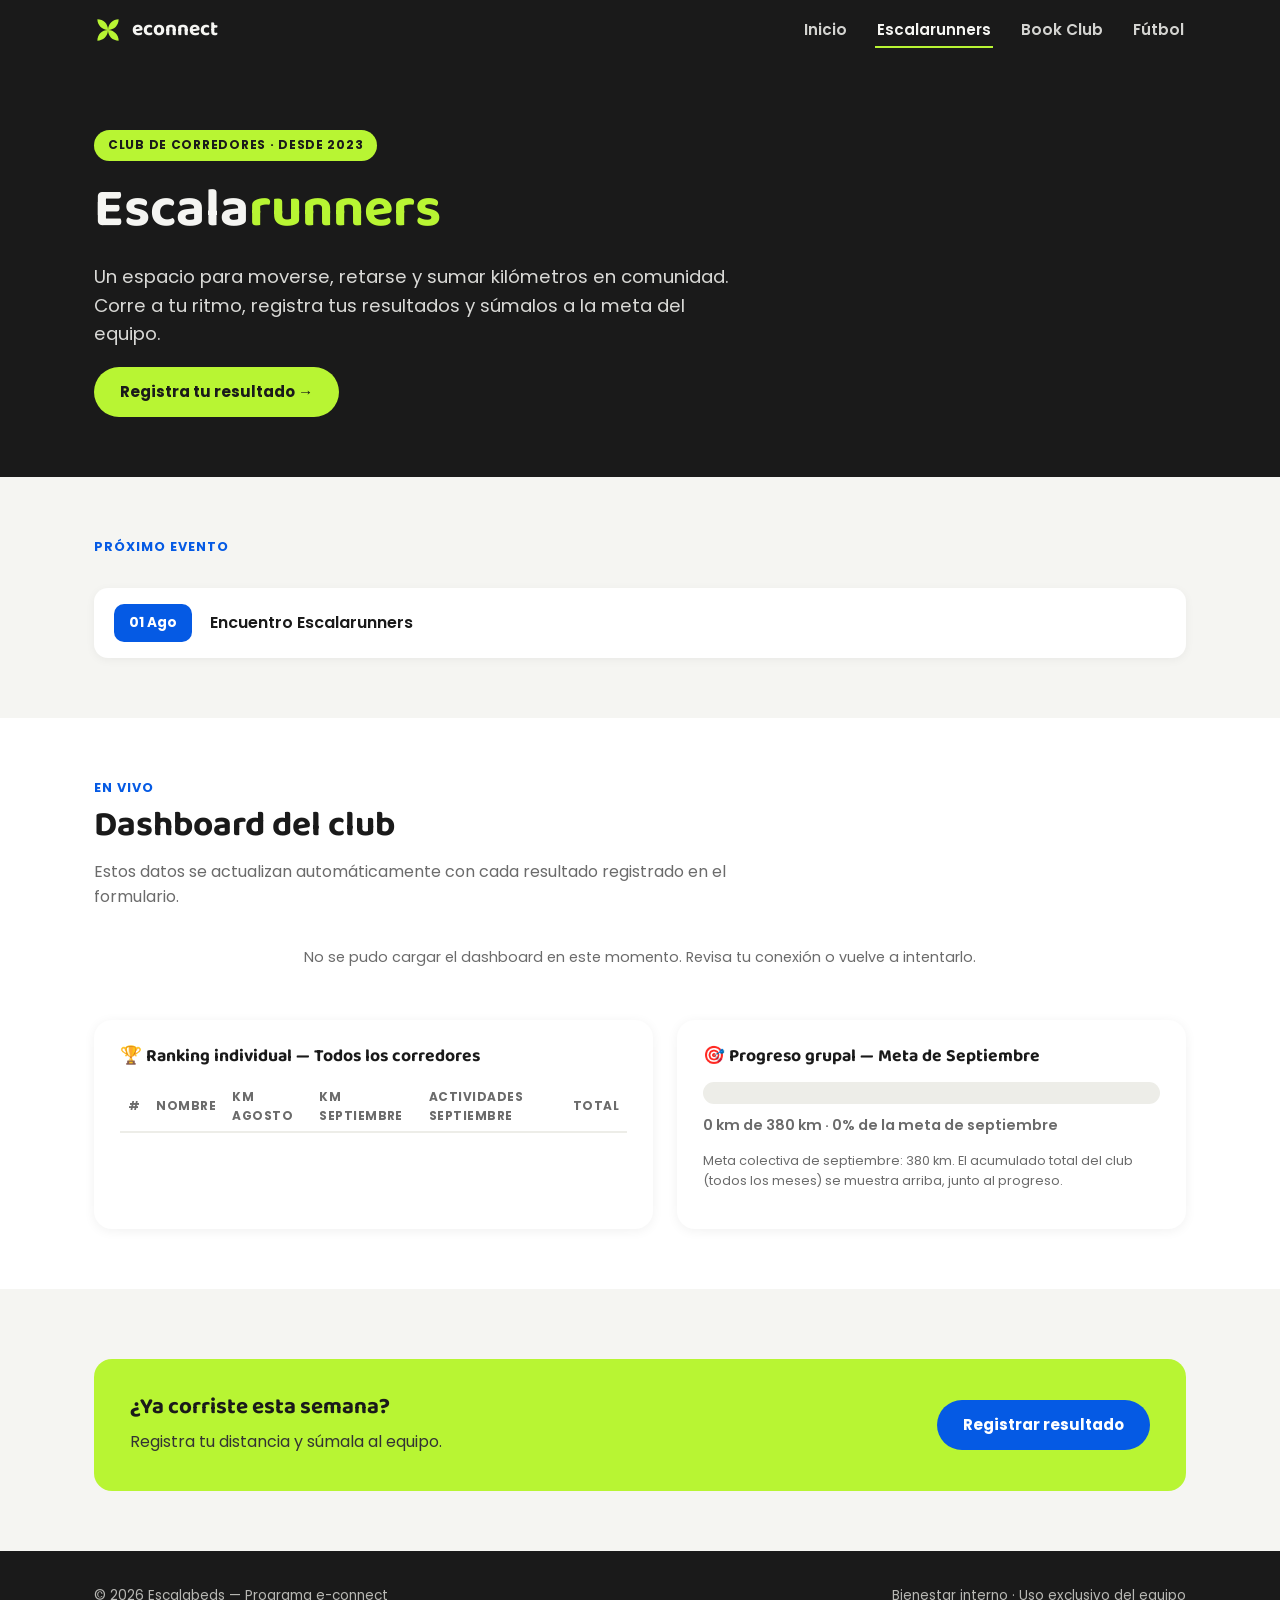
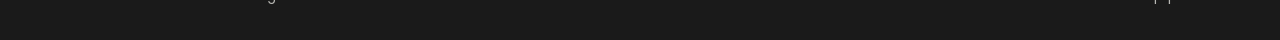
==== escalarunners.html @ 8936d9ce "Update table headers and script version in HTML" ====
<!DOCTYPE html>
<html lang="es">
<head>
<meta charset="UTF-8">
<meta name="viewport" content="width=device-width, initial-scale=1.0">
<title>Escalarunners | e-connect</title>
<link rel="icon" href="assets/logo-mark.svg" type="image/svg+xml">
<link rel="preconnect" href="https://fonts.googleapis.com">
<link href="https://fonts.googleapis.com/css2?family=Baloo+2:wght@600;700;800&family=Poppins:wght@400;500;600;700&display=swap" rel="stylesheet">
<link rel="stylesheet" href="css/style.css">
</head>
<body>

<nav class="nav">
  <div class="wrap">
    <a href="index.html" class="nav-brand"><img src="assets/logo-mark.svg" alt="e-connect">econnect</a>
    <ul class="nav-links">
      <li><a href="index.html">Inicio</a></li>
      <li><a href="escalarunners.html" class="active">Escalarunners</a></li>
      <li><a href="bookclub.html">Book Club</a></li>
      <li><a href="futbol.html">Fútbol</a></li>
    </ul>
  </div>
</nav>

<header class="hero">
  <div class="wrap">
    <span class="hero-tag">Club de corredores · Desde 2023</span>
    <h1>Escala<span>runners</span></h1>
    <p class="lead">Un espacio para moverse, retarse y sumar kilómetros en comunidad. Corre a tu ritmo, registra tus resultados y súmalos a la meta del equipo.</p>
    <a href="https://docs.google.com/forms/d/e/1FAIpQLSci-CEIf4W-_IlfGkbk4YwymMD-W8kK656UY9bDaTCDWi7UmA/viewform?usp=sharing" target="_blank" rel="noopener" class="btn">Registra tu resultado →</a>
  </div>
</header>

<section>
  <div class="wrap">
    <span class="eyebrow">Próximo evento</span>
    <ul class="events">
      <li><span class="date">01 Ago</span><span class="desc">Encuentro Escalarunners</span></li>
    </ul>
  </div>
</section>

<section class="section-alt" id="dashboard">
  <div class="wrap">
    <span class="eyebrow">En vivo</span>
    <h2 class="section-title">Dashboard del club</h2>
    <p style="color:var(--gray);max-width:640px;">Estos datos se actualizan automáticamente con cada resultado registrado en el formulario.</p>

    <div id="dash-empty" class="empty-state" style="display:none;"></div>

    <div class="dash-grid">
      <div class="dash-card">
        <h3>🏆 Ranking individual — Todos los corredores</h3>
        <table class="rank">
          <thead><tr><th>#</th><th>Nombre</th><th>KM Agosto</th><th>KM Septiembre</th><th>Actividades Septiembre</th><th>Total</th></tr></thead>
          <tbody id="rank-body"></tbody>
        </table>
      </div>
      <div class="dash-card">
        <h3>🎯 Progreso grupal — Meta de Septiembre</h3>
        <div class="progress-track"><div class="progress-fill" id="progress-fill" style="width:0%"></div></div>
        <p class="progress-label" id="progress-label">Cargando…</p>
        <p class="dash-note">Meta colectiva de septiembre: 380 km. El acumulado total del club (todos los meses) se muestra arriba, junto al progreso.</p>
      </div>
    </div>
  </div>
</section>

<section>
  <div class="wrap">
    <div class="cta-band">
      <div>
        <h3>¿Ya corriste esta semana?</h3>
        <p>Registra tu distancia y súmala al equipo.</p>
      </div>
      <a href="https://docs.google.com/forms/d/e/1FAIpQLSci-CEIf4W-_IlfGkbk4YwymMD-W8kK656UY9bDaTCDWi7UmA/viewform?usp=sharing" target="_blank" rel="noopener" class="btn btn-blue">Registrar resultado</a>
    </div>
  </div>
</section>

<footer>
  <div class="wrap">
    <span>© 2026 Escalabeds — Programa e-connect</span>
    <span>Bienestar interno · Uso exclusivo del equipo</span>
  </div>
</footer>

<script src="js/dashboard.js?v=4"></script>
</body>
</html>
---- css/style.css ----
:root{
  --blue:#055AE4;
  --lime:#B8F533;
  --black:#1A1A1A;
  --offwhite:#F5F5F2;
  --gray:#6B6B6B;
  --radius:18px;
  --maxw:1140px;
}

*{box-sizing:border-box;}
html{scroll-behavior:smooth;}
body{
  margin:0;
  font-family:'Poppins',sans-serif;
  background:var(--offwhite);
  color:var(--black);
  line-height:1.55;
}
h1,h2,h3,h4{
  font-family:'Baloo 2',sans-serif;
  margin:0 0 .4em;
  line-height:1.15;
}
p{margin:0 0 1em;}
a{color:inherit;}
img{max-width:100%;display:block;}
.wrap{max-width:var(--maxw);margin:0 auto;padding:0 24px;}

/* NAV */
.nav{
  position:sticky;top:0;z-index:50;
  background:var(--black);
  color:var(--offwhite);
}
.nav .wrap{
  display:flex;align-items:center;justify-content:space-between;
  padding:14px 24px;
}
.nav-brand{display:flex;align-items:center;gap:10px;font-family:'Baloo 2',sans-serif;font-weight:700;font-size:1.3rem;text-decoration:none;color:var(--offwhite);}
.nav-brand img{width:28px;height:28px;}
.nav-links{display:flex;gap:26px;list-style:none;margin:0;padding:0;flex-wrap:wrap;}
.nav-links a{text-decoration:none;font-weight:600;font-size:.95rem;color:var(--offwhite);opacity:.85;padding:6px 2px;border-bottom:2px solid transparent;transition:.2s;}
.nav-links a:hover,.nav-links a.active{opacity:1;border-color:var(--lime);}

/* HERO */
.hero{
  background:var(--black);
  color:var(--offwhite);
  padding:70px 0 60px;
  position:relative;
  overflow:hidden;
}
.hero .wrap{position:relative;z-index:2;}
.hero-tag{
  display:inline-block;background:var(--lime);color:var(--black);
  font-weight:700;font-size:.75rem;letter-spacing:.06em;text-transform:uppercase;
  padding:6px 14px;border-radius:999px;margin-bottom:18px;
}
.hero h1{font-size:clamp(2.1rem,5vw,3.4rem);color:var(--offwhite);}
.hero h1 span{color:var(--lime);}
.hero p.lead{font-size:1.15rem;max-width:640px;color:#D9D9D6;}
.hero-blue{background:var(--blue);}
.hero-blob{
  position:absolute;right:-80px;top:-80px;width:340px;height:340px;opacity:.15;
}

/* BUTTONS */
.btn{
  display:inline-flex;align-items:center;gap:8px;
  background:var(--lime);color:var(--black);
  font-weight:700;font-size:.95rem;
  padding:13px 26px;border-radius:999px;
  text-decoration:none;border:none;cursor:pointer;
  transition:transform .15s ease, box-shadow .15s ease;
}
.btn:hover{transform:translateY(-2px);box-shadow:0 8px 20px rgba(184,245,51,.35);}
.btn-outline{
  background:transparent;color:var(--offwhite);border:2px solid var(--offwhite);
}
.btn-outline:hover{background:var(--offwhite);color:var(--black);box-shadow:none;}
.btn-blue{background:var(--blue);color:#fff;}
.btn-blue:hover{box-shadow:0 8px 20px rgba(5,90,228,.35);}

/* SECTIONS */
section{padding:60px 0;}
.section-title{font-size:clamp(1.5rem,3vw,2.2rem);}
.eyebrow{
  color:var(--blue);font-weight:700;font-size:.8rem;letter-spacing:.08em;text-transform:uppercase;margin-bottom:8px;display:block;
}
.section-alt{background:#fff;}

/* PROGRAM CARDS */
.cards{display:grid;grid-template-columns:repeat(3,1fr);gap:24px;margin-top:32px;}
.card{
  background:var(--black);color:var(--offwhite);
  border-radius:var(--radius);padding:28px;
  display:flex;flex-direction:column;gap:12px;
  text-decoration:none;
  transition:transform .2s ease;
  border:2px solid transparent;
}
.card:hover{transform:translateY(-4px);border-color:var(--lime);}
.card .card-icon{width:42px;height:42px;}
.card h3{color:var(--lime);font-size:1.3rem;}
.card p{color:#D9D9D6;font-size:.95rem;flex:1;}
.card .card-cta{font-weight:700;font-size:.85rem;color:var(--lime);}

/* EVENTS */
.events{list-style:none;margin:32px 0 0;padding:0;display:flex;flex-direction:column;gap:14px;}
.events li{
  display:flex;gap:18px;align-items:center;
  background:#fff;border-radius:14px;padding:16px 20px;
  box-shadow:0 2px 10px rgba(0,0,0,.05);
}
.events .date{
  background:var(--blue);color:#fff;font-weight:700;font-size:.85rem;
  border-radius:10px;padding:8px 12px;min-width:78px;text-align:center;
}
.events .desc{font-weight:600;}

/* GALLERY */
.gallery{
  display:grid;grid-template-columns:repeat(3,1fr);gap:14px;margin-top:32px;
}
.gallery img{border-radius:14px;height:220px;width:100%;object-fit:cover;}

/* RECOMENDACION */
.rec-box{
  background:var(--blue);color:#fff;border-radius:var(--radius);
  padding:32px;display:flex;flex-wrap:wrap;gap:28px;align-items:center;margin-top:28px;
}
.rec-box .rec-text{flex:1;min-width:240px;}
.rec-box iframe{border-radius:12px;border:none;width:360px;max-width:100%;height:200px;}

/* FOOTER */
footer{background:var(--black);color:#B8B8B4;padding:34px 0;font-size:.85rem;}
footer .wrap{display:flex;justify-content:space-between;flex-wrap:wrap;gap:10px;}

/* DASHBOARD */
.dash-grid{display:grid;grid-template-columns:1.1fr 1fr;gap:24px;margin-top:32px;}
.dash-card{background:#fff;border-radius:var(--radius);padding:26px;box-shadow:0 2px 12px rgba(0,0,0,.06);}
.dash-card h3{font-size:1.1rem;margin-bottom:16px;}
.progress-track{background:#EDEDE8;border-radius:999px;height:22px;overflow:hidden;}
.progress-fill{background:var(--lime);height:100%;border-radius:999px;transition:width .6s ease;display:flex;align-items:center;justify-content:flex-end;}
.progress-label{margin-top:10px;font-weight:600;font-size:.9rem;color:var(--gray);}
table.rank{width:100%;border-collapse:collapse;font-size:.92rem;}
table.rank th{text-align:left;color:var(--gray);font-size:.75rem;text-transform:uppercase;letter-spacing:.04em;padding:6px 8px;border-bottom:2px solid #EDEDE8;}
table.rank td{padding:10px 8px;border-bottom:1px solid #F0F0EC;}
table.rank tr:first-child td{font-weight:700;}
.rank-pos{
  display:inline-flex;align-items:center;justify-content:center;
  width:24px;height:24px;border-radius:50%;background:var(--black);color:var(--lime);
  font-size:.75rem;font-weight:700;
}
.empty-state{color:var(--gray);font-size:.9rem;padding:20px 0;text-align:center;}
.dash-note{font-size:.8rem;color:var(--gray);margin-top:14px;}

.cta-band{
  background:var(--lime);border-radius:var(--radius);padding:36px;
  display:flex;justify-content:space-between;align-items:center;flex-wrap:wrap;gap:18px;margin-top:10px;
}
.cta-band h3{font-size:1.4rem;}
.cta-band p{margin:0;color:#333;}

@media (max-width:860px){
  .cards{grid-template-columns:1fr;}
  .gallery{grid-template-columns:repeat(2,1fr);}
  .dash-grid{grid-template-columns:1fr;}
  .nav .wrap{flex-direction:column;gap:10px;padding:14px;}
  .nav-links{justify-content:center;}
}
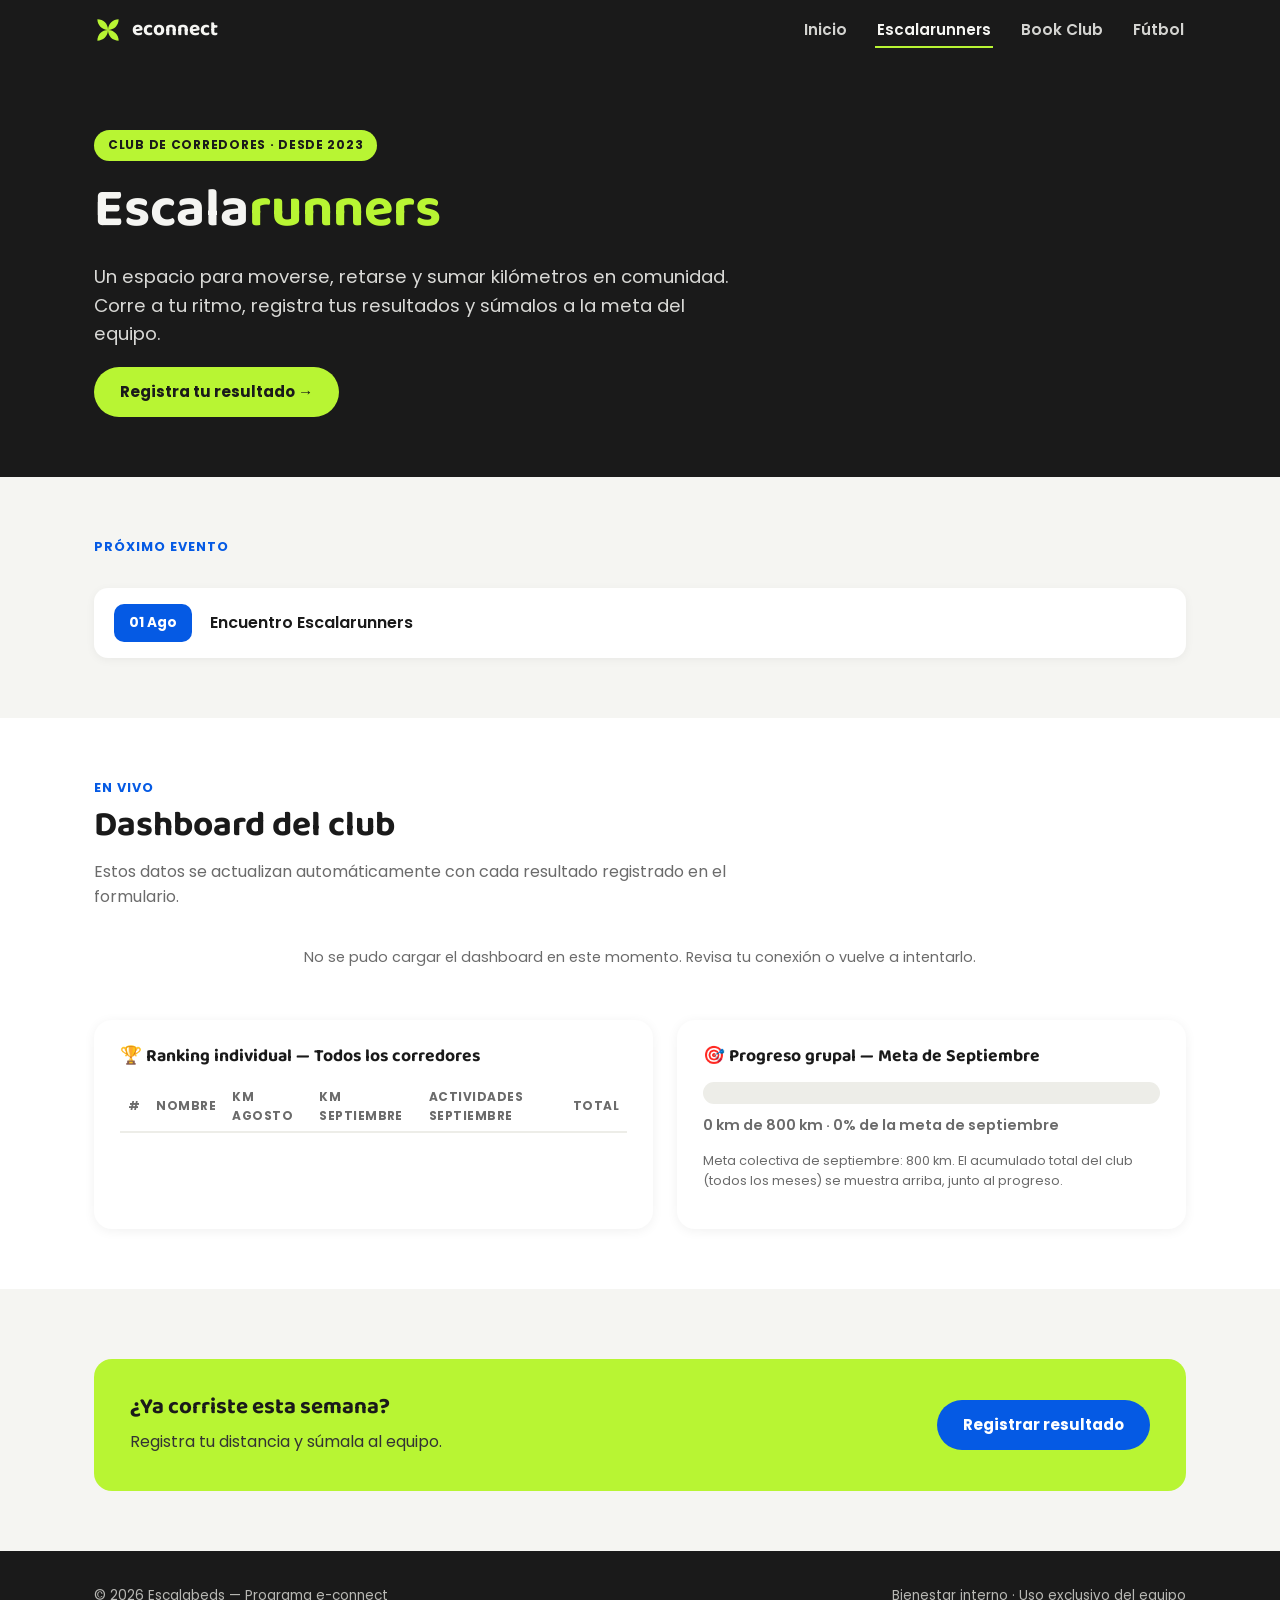
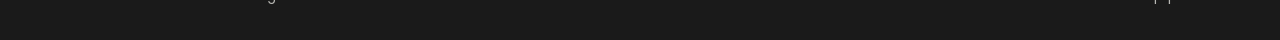
==== commit 150af87b: "Update September goal from 380 km to 800 km" ====
--- a/escalarunners.html
+++ b/escalarunners.html
@@ -61,7 +61,7 @@
         <h3>🎯 Progreso grupal — Meta de Septiembre</h3>
         <div class="progress-track"><div class="progress-fill" id="progress-fill" style="width:0%"></div></div>
         <p class="progress-label" id="progress-label">Cargando…</p>
-        <p class="dash-note">Meta colectiva de septiembre: 380 km. El acumulado total del club (todos los meses) se muestra arriba, junto al progreso.</p>
+        <p class="dash-note">Meta colectiva de septiembre: 800 km. El acumulado total del club (todos los meses) se muestra arriba, junto al progreso.</p>
       </div>
     </div>
   </div>
@@ -86,6 +86,6 @@
   </div>
 </footer>
 
-<script src="js/dashboard.js?v=4"></script>
+<script src="js/dashboard.js?v=6"></script>
 </body>
 </html>
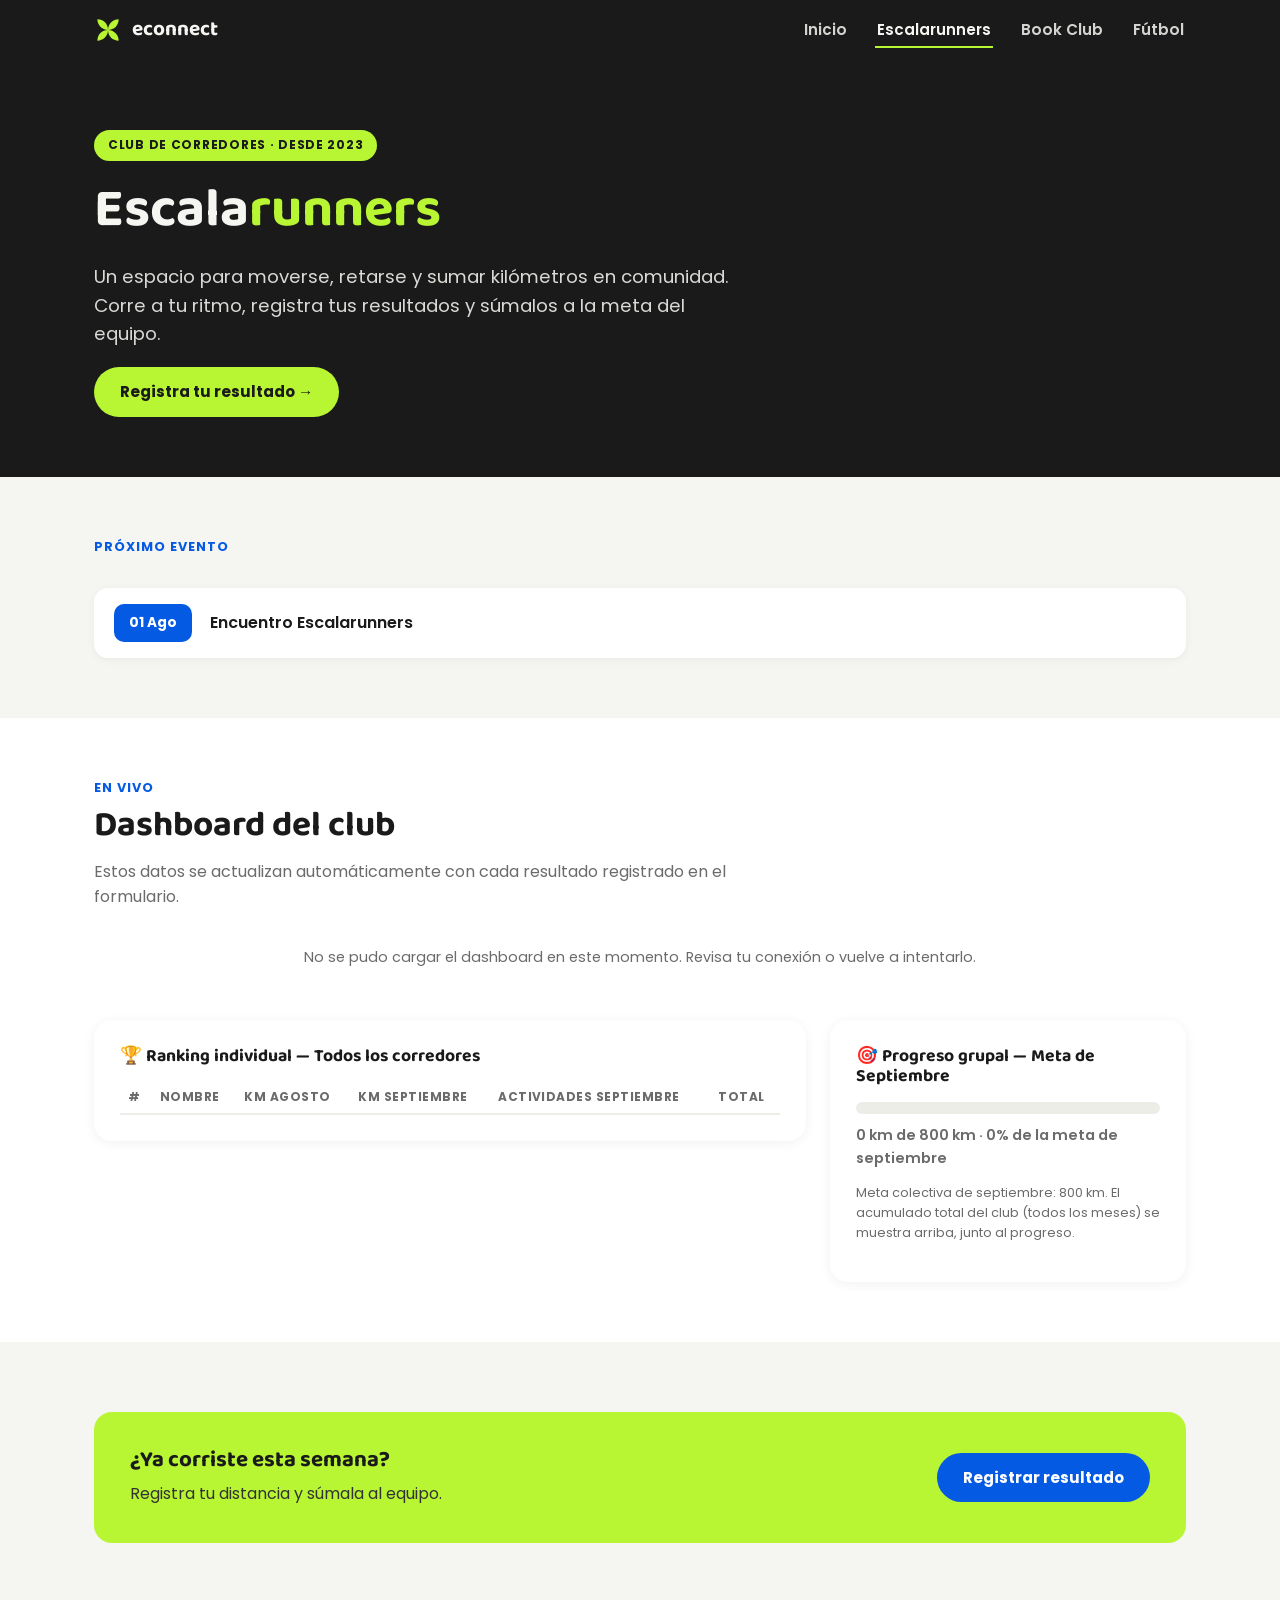
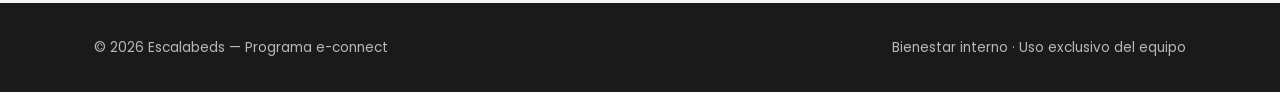
==== commit 4fbf64a7: "Make ranking table scrollable Added a scrollable container for the ranking table." ====
--- a/escalarunners.html
+++ b/escalarunners.html
@@ -52,10 +52,12 @@
     <div class="dash-grid">
       <div class="dash-card">
         <h3>🏆 Ranking individual — Todos los corredores</h3>
-        <table class="rank">
-          <thead><tr><th>#</th><th>Nombre</th><th>KM Agosto</th><th>KM Septiembre</th><th>Actividades Septiembre</th><th>Total</th></tr></thead>
-          <tbody id="rank-body"></tbody>
-        </table>
+        <div class="table-scroll">
+          <table class="rank">
+            <thead><tr><th>#</th><th>Nombre</th><th>KM Agosto</th><th>KM Septiembre</th><th>Actividades Septiembre</th><th>Total</th></tr></thead>
+            <tbody id="rank-body"></tbody>
+          </table>
+        </div>
       </div>
       <div class="dash-card">
         <h3>🎯 Progreso grupal — Meta de Septiembre</h3>
--- a/css/style.css
+++ b/css/style.css
@@ -138,15 +138,17 @@
 footer .wrap{display:flex;justify-content:space-between;flex-wrap:wrap;gap:10px;}
 
 /* DASHBOARD */
-.dash-grid{display:grid;grid-template-columns:1.1fr 1fr;gap:24px;margin-top:32px;}
-.dash-card{background:#fff;border-radius:var(--radius);padding:26px;box-shadow:0 2px 12px rgba(0,0,0,.06);}
+.dash-grid{display:grid;grid-template-columns:2fr 1fr;gap:24px;margin-top:32px;align-items:start;}
+.dash-card{background:#fff;border-radius:var(--radius);padding:26px;box-shadow:0 2px 12px rgba(0,0,0,.06);min-width:0;}
 .dash-card h3{font-size:1.1rem;margin-bottom:16px;}
-.progress-track{background:#EDEDE8;border-radius:999px;height:22px;overflow:hidden;}
+.progress-track{background:#EDEDE8;border-radius:999px;height:12px;overflow:hidden;}
 .progress-fill{background:var(--lime);height:100%;border-radius:999px;transition:width .6s ease;display:flex;align-items:center;justify-content:flex-end;}
 .progress-label{margin-top:10px;font-weight:600;font-size:.9rem;color:var(--gray);}
+.table-scroll{overflow-x:auto;}
 table.rank{width:100%;border-collapse:collapse;font-size:.92rem;}
-table.rank th{text-align:left;color:var(--gray);font-size:.75rem;text-transform:uppercase;letter-spacing:.04em;padding:6px 8px;border-bottom:2px solid #EDEDE8;}
-table.rank td{padding:10px 8px;border-bottom:1px solid #F0F0EC;}
+table.rank th{text-align:left;color:var(--gray);font-size:.75rem;text-transform:uppercase;letter-spacing:.04em;padding:6px 8px;border-bottom:2px solid #EDEDE8;white-space:nowrap;}
+table.rank td{padding:10px 8px;border-bottom:1px solid #F0F0EC;white-space:nowrap;}
+table.rank td:nth-child(2){white-space:normal;min-width:110px;}
 table.rank tr:first-child td{font-weight:700;}
 .rank-pos{
   display:inline-flex;align-items:center;justify-content:center;
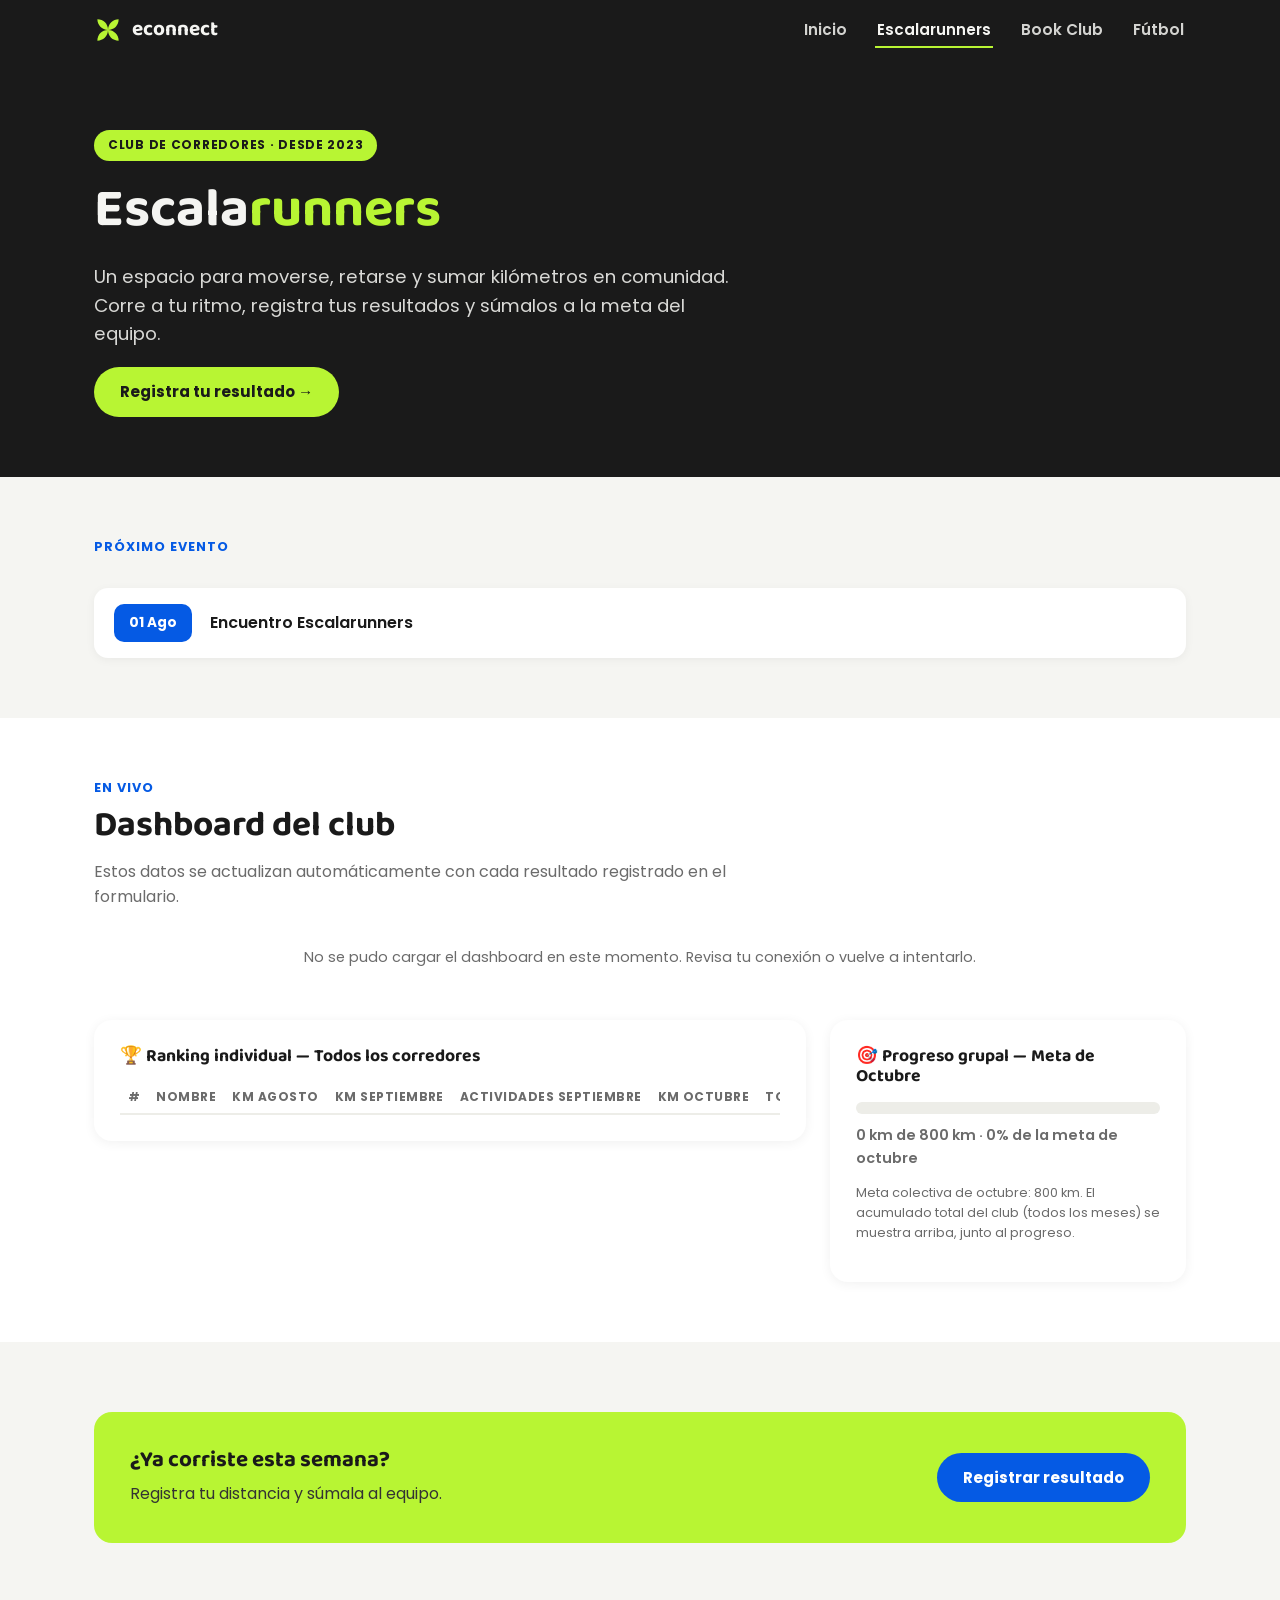
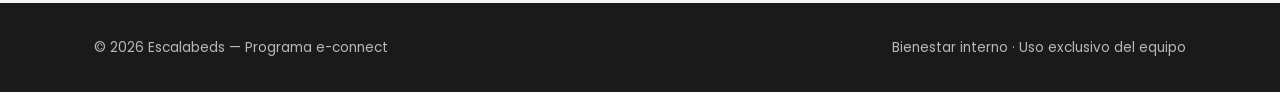
==== commit 5d29eb31: "Update month references from September to October" ====
--- a/escalarunners.html
+++ b/escalarunners.html
@@ -54,16 +54,16 @@
         <h3>🏆 Ranking individual — Todos los corredores</h3>
         <div class="table-scroll">
           <table class="rank">
-            <thead><tr><th>#</th><th>Nombre</th><th>KM Agosto</th><th>KM Septiembre</th><th>Actividades Septiembre</th><th>Total</th></tr></thead>
+            <thead><tr><th>#</th><th>Nombre</th><th>KM Agosto</th><th>KM Septiembre</th><th>Actividades Septiembre</th><th>KM Octubre</th><th>Total</th></tr></thead>
             <tbody id="rank-body"></tbody>
           </table>
         </div>
       </div>
       <div class="dash-card">
-        <h3>🎯 Progreso grupal — Meta de Septiembre</h3>
+        <h3>🎯 Progreso grupal — Meta de Octubre</h3>
         <div class="progress-track"><div class="progress-fill" id="progress-fill" style="width:0%"></div></div>
         <p class="progress-label" id="progress-label">Cargando…</p>
-        <p class="dash-note">Meta colectiva de septiembre: 800 km. El acumulado total del club (todos los meses) se muestra arriba, junto al progreso.</p>
+        <p class="dash-note">Meta colectiva de octubre: 800 km. El acumulado total del club (todos los meses) se muestra arriba, junto al progreso.</p>
       </div>
     </div>
   </div>
@@ -88,6 +88,6 @@
   </div>
 </footer>
 
-<script src="js/dashboard.js?v=6"></script>
+<script src="js/dashboard.js?v=7"></script>
 </body>
 </html>
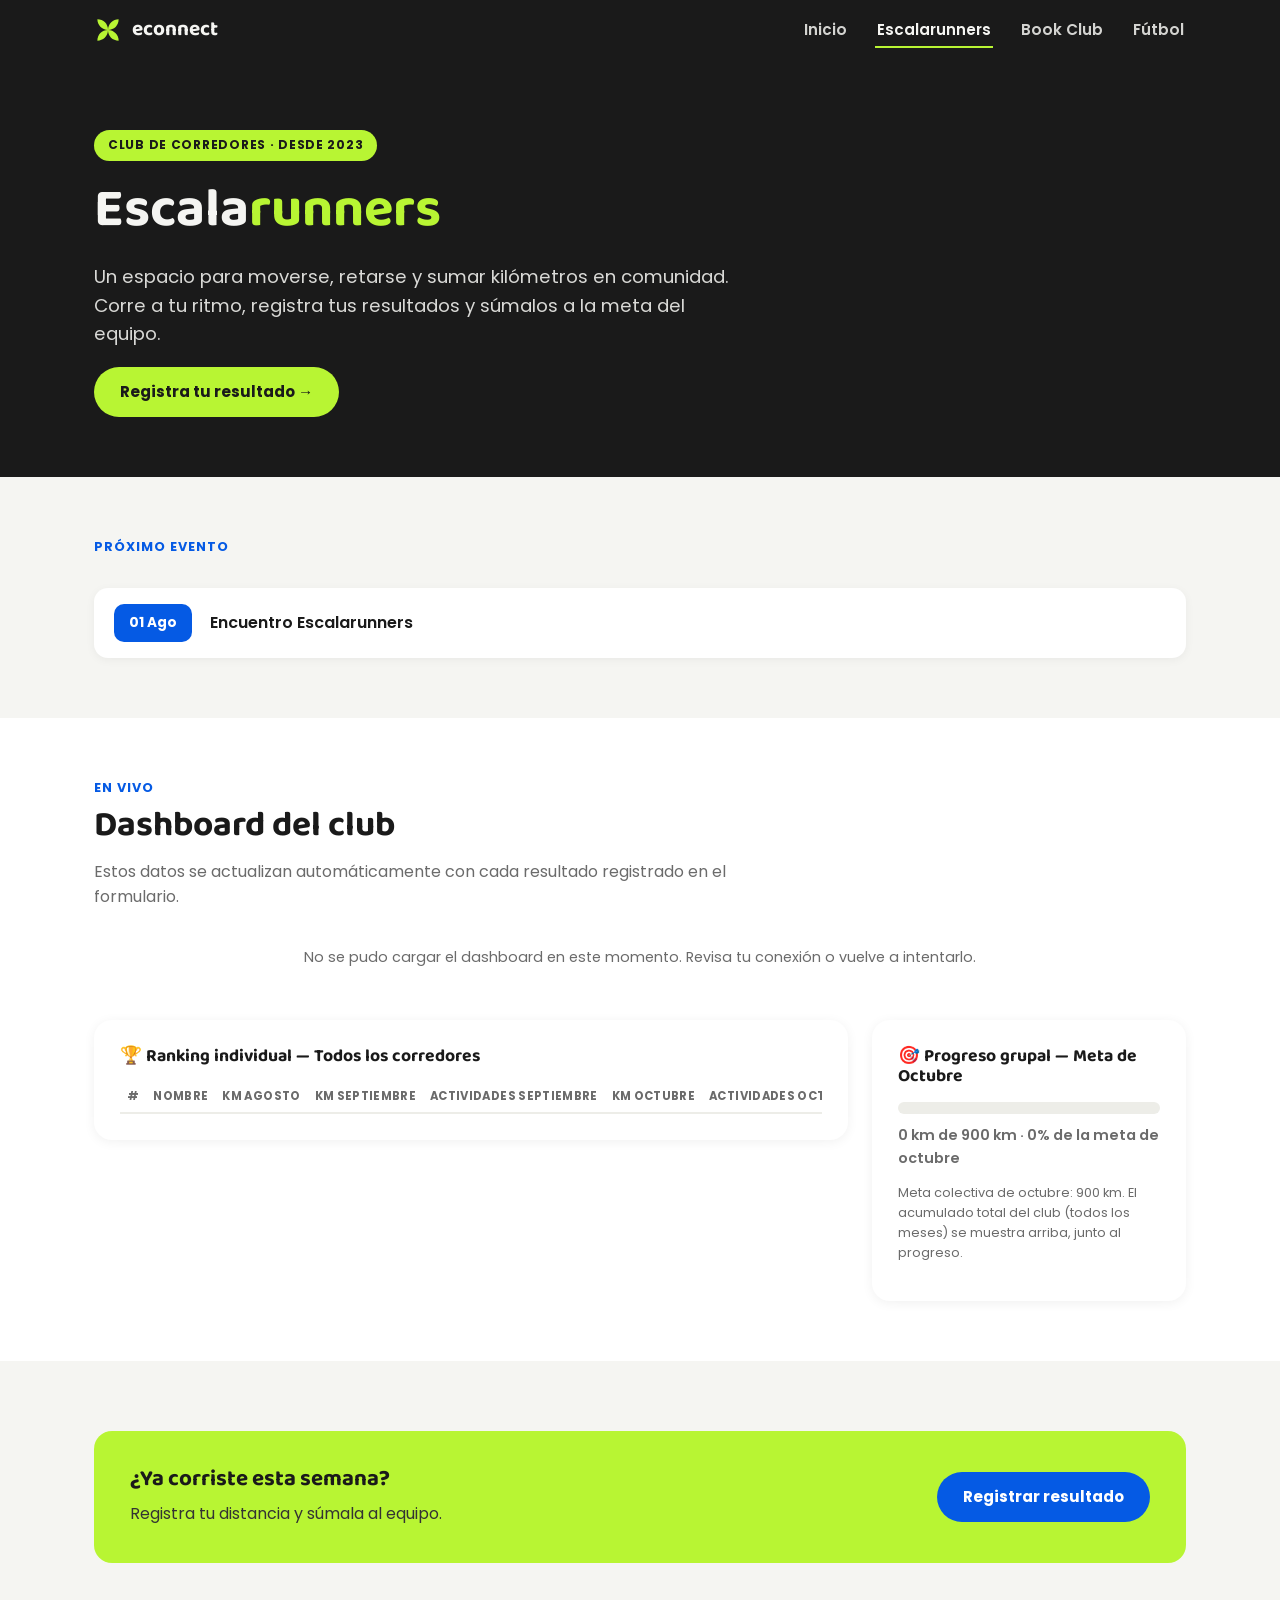
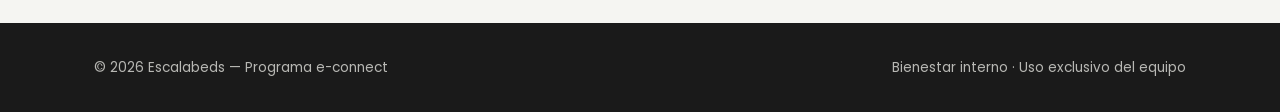
==== commit bb079337: "Update October goals and script version in HTML" ====
--- a/escalarunners.html
+++ b/escalarunners.html
@@ -54,7 +54,7 @@
         <h3>🏆 Ranking individual — Todos los corredores</h3>
         <div class="table-scroll">
           <table class="rank">
-            <thead><tr><th>#</th><th>Nombre</th><th>KM Agosto</th><th>KM Septiembre</th><th>Actividades Septiembre</th><th>KM Octubre</th><th>Total</th></tr></thead>
+            <thead><tr><th>#</th><th>Nombre</th><th>KM Agosto</th><th>KM Septiembre</th><th>Actividades Septiembre</th><th>KM Octubre</th><th>Actividades Octubre</th><th>Total</th></tr></thead>
             <tbody id="rank-body"></tbody>
           </table>
         </div>
@@ -63,7 +63,7 @@
         <h3>🎯 Progreso grupal — Meta de Octubre</h3>
         <div class="progress-track"><div class="progress-fill" id="progress-fill" style="width:0%"></div></div>
         <p class="progress-label" id="progress-label">Cargando…</p>
-        <p class="dash-note">Meta colectiva de octubre: 800 km. El acumulado total del club (todos los meses) se muestra arriba, junto al progreso.</p>
+        <p class="dash-note">Meta colectiva de octubre: 900 km. El acumulado total del club (todos los meses) se muestra arriba, junto al progreso.</p>
       </div>
     </div>
   </div>
@@ -88,6 +88,6 @@
   </div>
 </footer>
 
-<script src="js/dashboard.js?v=7"></script>
+<script src="js/dashboard.js?v=8"></script>
 </body>
 </html>
--- a/css/style.css
+++ b/css/style.css
@@ -138,7 +138,7 @@
 footer .wrap{display:flex;justify-content:space-between;flex-wrap:wrap;gap:10px;}
 
 /* DASHBOARD */
-.dash-grid{display:grid;grid-template-columns:2fr 1fr;gap:24px;margin-top:32px;align-items:start;}
+.dash-grid{display:grid;grid-template-columns:2.4fr 1fr;gap:24px;margin-top:32px;align-items:start;}
 .dash-card{background:#fff;border-radius:var(--radius);padding:26px;box-shadow:0 2px 12px rgba(0,0,0,.06);min-width:0;}
 .dash-card h3{font-size:1.1rem;margin-bottom:16px;}
 .progress-track{background:#EDEDE8;border-radius:999px;height:12px;overflow:hidden;}
@@ -146,8 +146,8 @@
 .progress-label{margin-top:10px;font-weight:600;font-size:.9rem;color:var(--gray);}
 .table-scroll{overflow-x:auto;}
 table.rank{width:100%;border-collapse:collapse;font-size:.92rem;}
-table.rank th{text-align:left;color:var(--gray);font-size:.75rem;text-transform:uppercase;letter-spacing:.04em;padding:6px 8px;border-bottom:2px solid #EDEDE8;white-space:nowrap;}
-table.rank td{padding:10px 8px;border-bottom:1px solid #F0F0EC;white-space:nowrap;}
+table.rank th{text-align:left;color:var(--gray);font-size:.72rem;text-transform:uppercase;letter-spacing:.03em;padding:6px 7px;border-bottom:2px solid #EDEDE8;white-space:nowrap;}
+table.rank td{padding:10px 7px;border-bottom:1px solid #F0F0EC;white-space:nowrap;}
 table.rank td:nth-child(2){white-space:normal;min-width:110px;}
 table.rank tr:first-child td{font-weight:700;}
 .rank-pos{
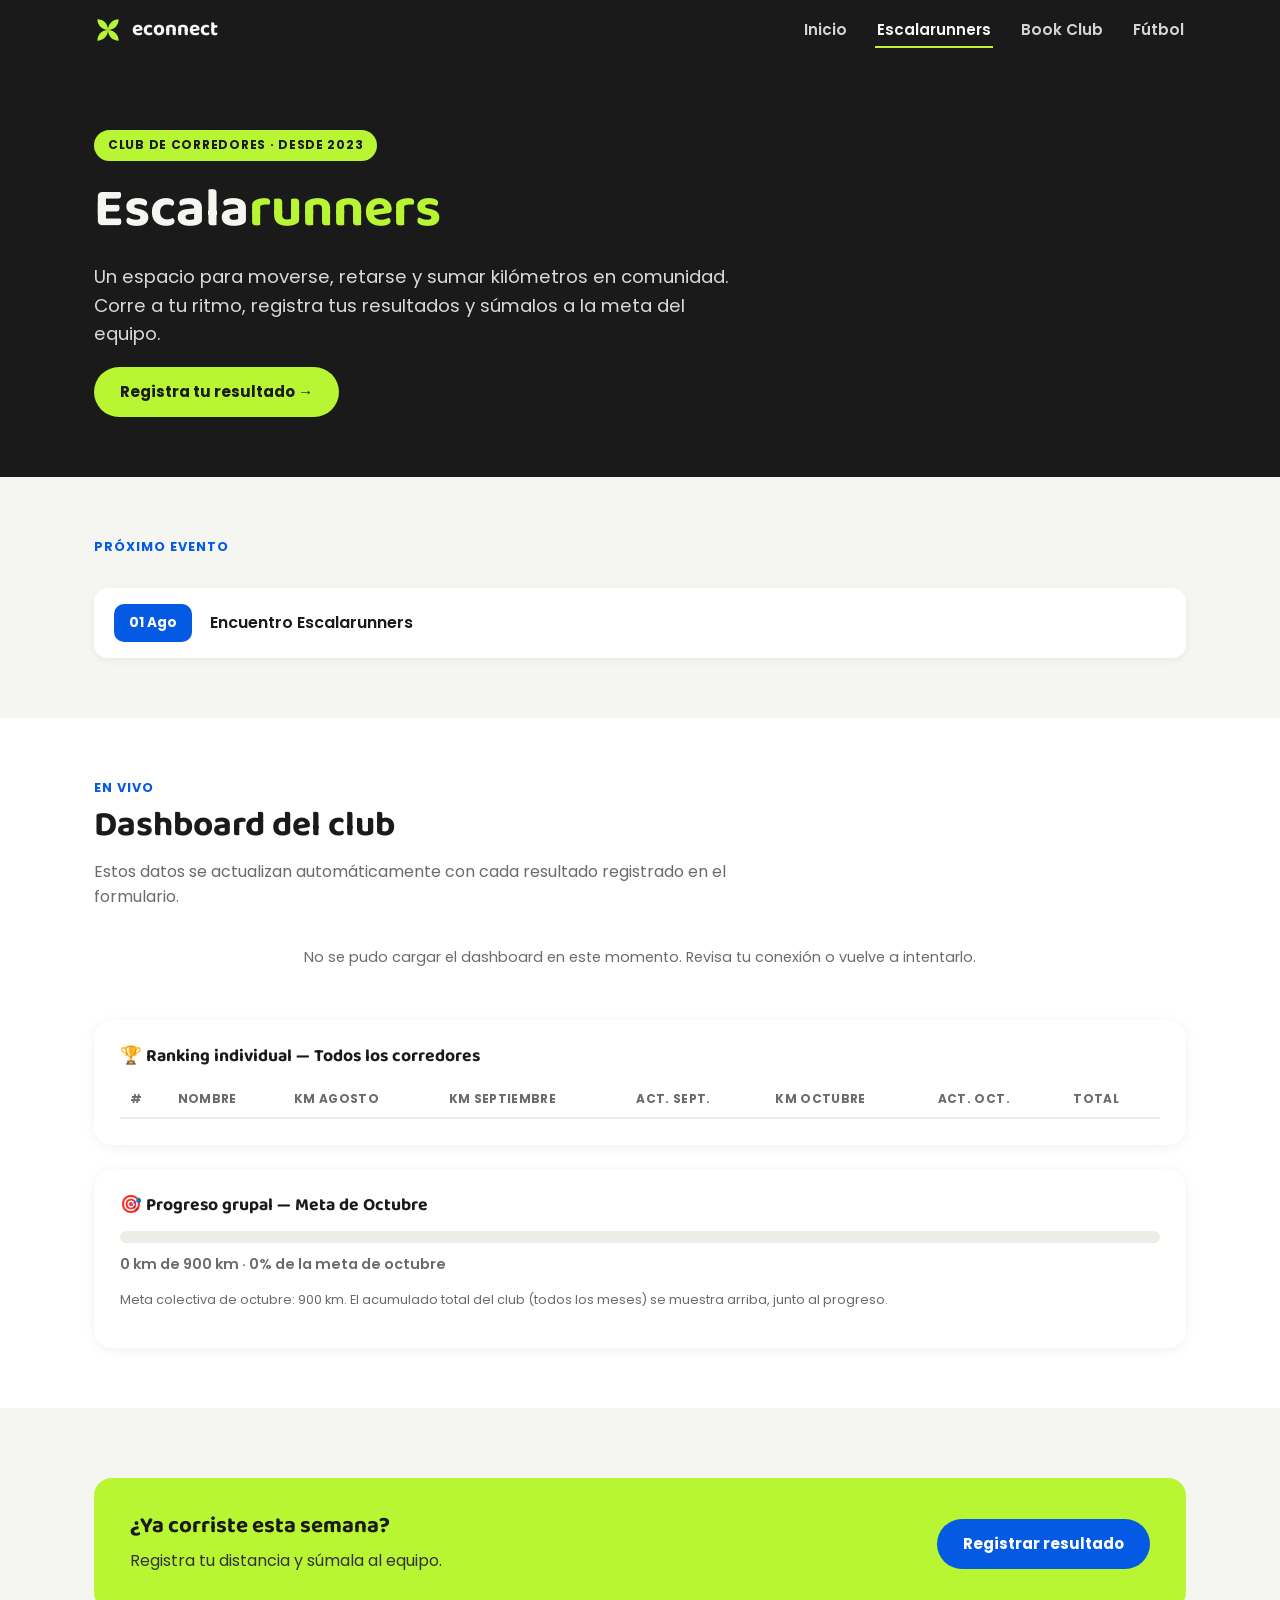
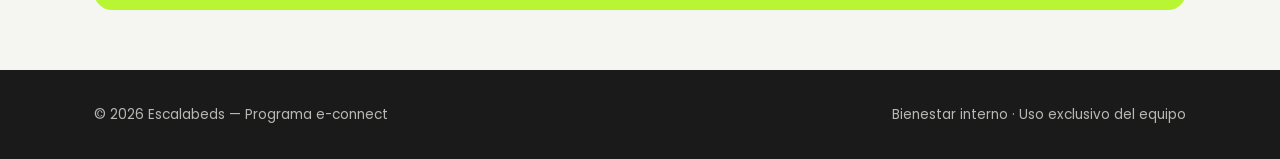
==== commit f7382253: "Abbreviate column headers in ranking table" ====
--- a/escalarunners.html
+++ b/escalarunners.html
@@ -54,7 +54,7 @@
         <h3>🏆 Ranking individual — Todos los corredores</h3>
         <div class="table-scroll">
           <table class="rank">
-            <thead><tr><th>#</th><th>Nombre</th><th>KM Agosto</th><th>KM Septiembre</th><th>Actividades Septiembre</th><th>KM Octubre</th><th>Actividades Octubre</th><th>Total</th></tr></thead>
+            <thead><tr><th>#</th><th>Nombre</th><th>KM Agosto</th><th>KM Septiembre</th><th>Act. Sept.</th><th>KM Octubre</th><th>Act. Oct.</th><th>Total</th></tr></thead>
             <tbody id="rank-body"></tbody>
           </table>
         </div>
--- a/css/style.css
+++ b/css/style.css
@@ -138,16 +138,16 @@
 footer .wrap{display:flex;justify-content:space-between;flex-wrap:wrap;gap:10px;}
 
 /* DASHBOARD */
-.dash-grid{display:grid;grid-template-columns:2.4fr 1fr;gap:24px;margin-top:32px;align-items:start;}
+.dash-grid{display:grid;grid-template-columns:1fr;gap:24px;margin-top:32px;align-items:start;}
 .dash-card{background:#fff;border-radius:var(--radius);padding:26px;box-shadow:0 2px 12px rgba(0,0,0,.06);min-width:0;}
 .dash-card h3{font-size:1.1rem;margin-bottom:16px;}
 .progress-track{background:#EDEDE8;border-radius:999px;height:12px;overflow:hidden;}
 .progress-fill{background:var(--lime);height:100%;border-radius:999px;transition:width .6s ease;display:flex;align-items:center;justify-content:flex-end;}
 .progress-label{margin-top:10px;font-weight:600;font-size:.9rem;color:var(--gray);}
 .table-scroll{overflow-x:auto;}
-table.rank{width:100%;border-collapse:collapse;font-size:.92rem;}
-table.rank th{text-align:left;color:var(--gray);font-size:.72rem;text-transform:uppercase;letter-spacing:.03em;padding:6px 7px;border-bottom:2px solid #EDEDE8;white-space:nowrap;}
-table.rank td{padding:10px 7px;border-bottom:1px solid #F0F0EC;white-space:nowrap;}
+table.rank{width:100%;border-collapse:collapse;font-size:.95rem;}
+table.rank th{text-align:left;color:var(--gray);font-size:.75rem;text-transform:uppercase;letter-spacing:.03em;padding:8px 10px;border-bottom:2px solid #EDEDE8;white-space:nowrap;}
+table.rank td{padding:11px 10px;border-bottom:1px solid #F0F0EC;white-space:nowrap;}
 table.rank td:nth-child(2){white-space:normal;min-width:110px;}
 table.rank tr:first-child td{font-weight:700;}
 .rank-pos{
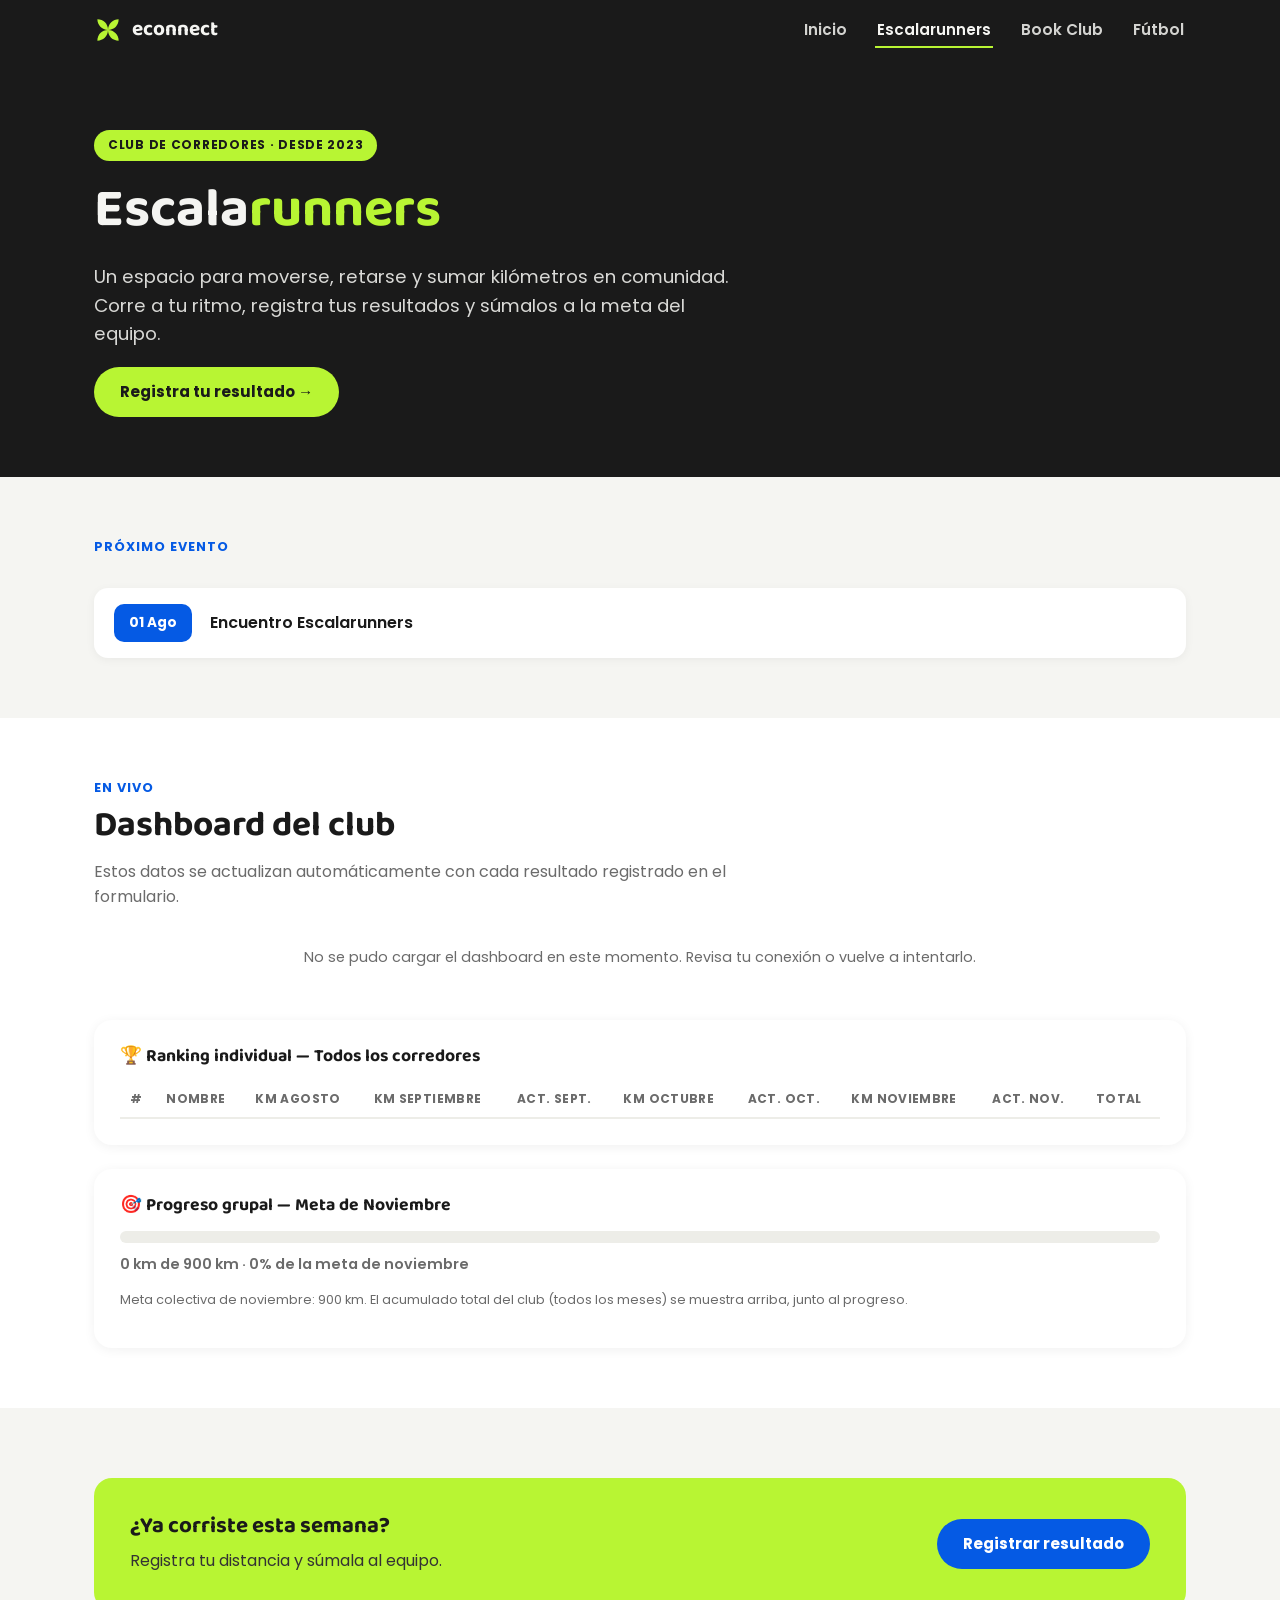
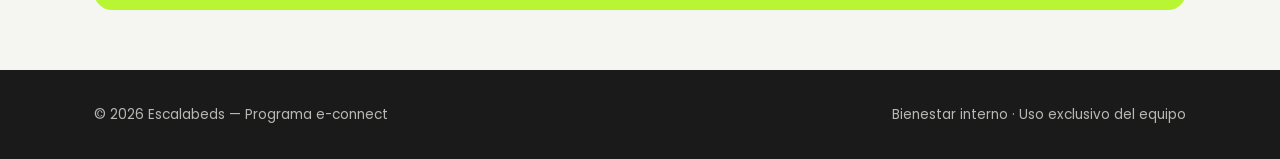
==== commit af85e1a7: "Add November columns to Escalarunners dashboard Keeps historical month columns and adds KM Noviembre" ====
--- a/escalarunners.html
+++ b/escalarunners.html
@@ -54,16 +54,16 @@
         <h3>🏆 Ranking individual — Todos los corredores</h3>
         <div class="table-scroll">
           <table class="rank">
-            <thead><tr><th>#</th><th>Nombre</th><th>KM Agosto</th><th>KM Septiembre</th><th>Act. Sept.</th><th>KM Octubre</th><th>Act. Oct.</th><th>Total</th></tr></thead>
+            <thead><tr><th>#</th><th>Nombre</th><th>KM Agosto</th><th>KM Septiembre</th><th>Act. Sept.</th><th>KM Octubre</th><th>Act. Oct.</th><th>KM Noviembre</th><th>Act. Nov.</th><th>Total</th></tr></thead>
             <tbody id="rank-body"></tbody>
           </table>
         </div>
       </div>
       <div class="dash-card">
-        <h3>🎯 Progreso grupal — Meta de Octubre</h3>
+        <h3>🎯 Progreso grupal — Meta de Noviembre</h3>
         <div class="progress-track"><div class="progress-fill" id="progress-fill" style="width:0%"></div></div>
         <p class="progress-label" id="progress-label">Cargando…</p>
-        <p class="dash-note">Meta colectiva de octubre: 900 km. El acumulado total del club (todos los meses) se muestra arriba, junto al progreso.</p>
+        <p class="dash-note">Meta colectiva de noviembre: 900 km. El acumulado total del club (todos los meses) se muestra arriba, junto al progreso.</p>
       </div>
     </div>
   </div>
@@ -88,6 +88,6 @@
   </div>
 </footer>
 
-<script src="js/dashboard.js?v=8"></script>
+<script src="js/dashboard.js?v=9"></script>
 </body>
 </html>
